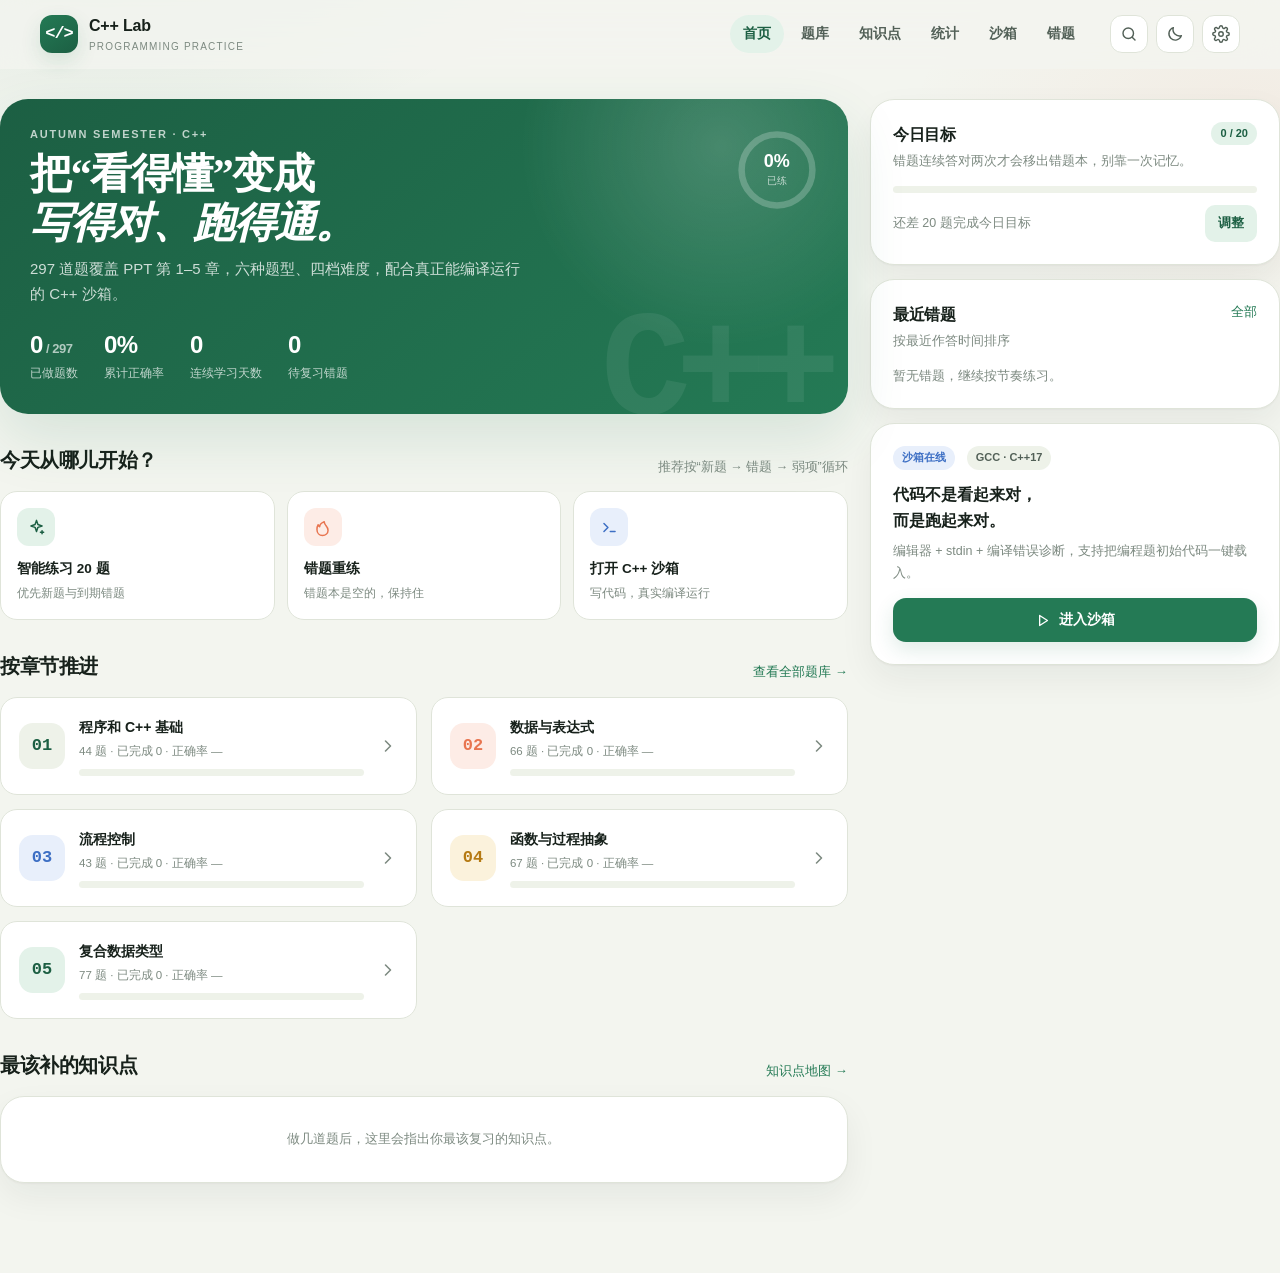
==== index.html @ 1ec9afa1 "feat: complete C++ programming practice site with 297 questions and live sandbox" ====
<!DOCTYPE html>
<html lang="zh-CN" data-theme="light">
<head>
  <meta charset="UTF-8">
  <meta name="viewport" content="width=device-width, initial-scale=1, viewport-fit=cover">
  <meta name="theme-color" content="#247a55">
  <meta name="description" content="C++ Lab · 程序设计在线练习场：297 道题覆盖课程 PPT 第 1–5 章，支持单选、多选、判断、填空、代码阅读、编程题和真实 C++ 编译沙箱。">
  <meta name="apple-mobile-web-app-capable" content="yes">
  <meta name="apple-mobile-web-app-status-bar-style" content="default">
  <title>C++ Lab · 程序设计练习场</title>
  <link rel="manifest" href="manifest.webmanifest">
  <link rel="apple-touch-icon" href="assets/icon.svg">
  <link rel="icon" href="assets/icon.svg" type="image/svg+xml">
  <link rel="stylesheet" href="assets/css/style.css">
</head>
<body>
  <a class="skip-link" href="#app">跳到主要内容</a>
  <div id="app"><div class="loading-screen"><div class="loader"></div></div></div>
  <noscript><div class="shell" style="padding:40px 0"><h1>C++ Lab 需要启用 JavaScript</h1><p>本站使用浏览器端脚本组织题库、判分与本地记录，请启用 JavaScript 后刷新。</p></div></noscript>
  <script src="data/knowledge.js"></script>
  <script src="data/downloads.js"></script>
  <script src="assets/js/utils.js"></script>
  <script src="assets/js/sandbox.js"></script>
  <script src="assets/js/app.js"></script>
</body>
</html>
---- assets/css/style.css ----
/* C++ Lab · 程序设计练习场 */
:root {
  --bg: #f3f5ef; --bg-deco: #e7ebdf; --surface: #ffffff; --surface-2: #f8f9f5; --surface-3: #eef2e9;
  --border: #dfe4d9; --border-strong: #c7cec0; --ink: #17211b; --ink-2: #526057; --ink-3: #7d8a81;
  --accent: #247a55; --accent-2: #1c5f43; --accent-soft: #e3f2e9; --accent-glow: rgba(36, 122, 85, .14);
  --coral: #e87550; --coral-soft: #fdece6; --blue: #3d6fc4; --blue-soft: #e8effb;
  --gold: #b57a13; --gold-soft: #fbf2dc; --bad: #c34848; --bad-soft: #fbeaea; --ok: #1f8154; --ok-soft: #e5f5ec;
  --radius-l: 24px; --radius: 17px; --radius-s: 11px;
  --shadow: 0 1px 2px rgba(24, 37, 29, .04), 0 14px 34px rgba(24, 37, 29, .06);
  --shadow-hover: 0 4px 6px rgba(24, 37, 29, .04), 0 20px 50px rgba(24, 37, 29, .11);
  --mono: ui-monospace, SFMono-Regular, "SF Mono", Menlo, Consolas, "Liberation Mono", monospace;
  --sans: -apple-system, BlinkMacSystemFont, "Segoe UI", "PingFang SC", "Hiragino Sans GB", "Microsoft YaHei", "Noto Sans SC", sans-serif;
  --serif: "Songti SC", "STSong", "Noto Serif SC", Georgia, serif;
  --nav-h: 68px; --ease: cubic-bezier(.2,.8,.2,1);
}
html[data-theme="dark"] {
  --bg: #0f1512; --bg-deco: #17211b; --surface: #161f1a; --surface-2: #1b261f; --surface-3: #223128;
  --border: #2a3a2f; --border-strong: #3d4e43; --ink: #edf3ed; --ink-2: #b1c0b6; --ink-3: #7d9185;
  --accent: #6ed5a4; --accent-2: #95e9c1; --accent-soft: #173527; --accent-glow: rgba(110, 213, 164, .17);
  --coral: #ff9271; --coral-soft: #3b2119; --blue: #8bb3ff; --blue-soft: #1c2c46;
  --gold: #e8bb64; --gold-soft: #362b16; --bad: #f08080; --bad-soft: #3a1d1d; --ok: #73d8a6; --ok-soft: #153424;
  --shadow: 0 1px 2px rgba(0,0,0,.25), 0 14px 34px rgba(0,0,0,.25);
  --shadow-hover: 0 4px 6px rgba(0,0,0,.25), 0 22px 60px rgba(0,0,0,.35);
}
* { box-sizing: border-box; }
html { scroll-behavior: smooth; }
body {
  margin: 0; min-height: 100vh; color: var(--ink); font: 15px/1.65 var(--sans); -webkit-text-size-adjust: 100%; -webkit-tap-highlight-color: transparent;
  background: radial-gradient(900px 500px at 8% -10%, var(--accent-glow), transparent 55%), radial-gradient(700px 400px at 98% 10%, rgba(232,117,80,.075), transparent 50%), var(--bg);
}
body::before { content: ""; position: fixed; inset: 0; pointer-events: none; opacity: .3; z-index: -1; background-image: radial-gradient(var(--border) .7px, transparent .7px); background-size: 18px 18px; mask-image: linear-gradient(to bottom, #000, transparent 70%); }
button, input, select, textarea { font: inherit; color: inherit; }
button { border: 0; background: none; cursor: pointer; }
a { color: var(--accent); text-decoration: none; }
a:hover { text-decoration: underline; }
h1,h2,h3,h4,p { margin: 0; } ul,ol { margin: 0; }
::selection { background: var(--accent); color: #fff; }
:focus-visible { outline: 3px solid var(--accent-glow); outline-offset: 2px; border-radius: 8px; }
.skip-link { position: fixed; left: 12px; top: -80px; z-index: 1000; background: var(--accent); color: #fff; padding: 10px 16px; border-radius: 8px; transition: top .2s; }
.skip-link:focus { top: 12px; }
.shell { width: min(1200px, calc(100% - 40px)); margin: 0 auto; }
.topnav { position: sticky; top: 0; z-index: 80; backdrop-filter: blur(16px); background: color-mix(in srgb, var(--bg) 82%, transparent); border-bottom: 1px solid transparent; transition: border-color .25s, box-shadow .25s; }
.topnav.scrolled { border-color: var(--border); box-shadow: 0 8px 28px rgba(20,30,24,.04); }
.topnav-inner { height: var(--nav-h); display: flex; align-items: center; gap: 22px; }
.brand { display: flex; align-items: center; gap: 11px; color: var(--ink); text-decoration: none; flex: 0 0 auto; }
.brand:hover { text-decoration: none; }
.brand-mark { width: 38px; height: 38px; border-radius: 12px; display: grid; place-items: center; background: linear-gradient(145deg, var(--accent), var(--accent-2)); color: #fff; font: 700 17px/1 var(--mono); letter-spacing: -1px; box-shadow: 0 8px 20px var(--accent-glow); }
html[data-theme="dark"] .brand-mark { color: #102117; }
.brand-name { font-weight: 760; font-size: 16px; letter-spacing: -.2px; }
.brand-sub { display: block; font-size: 10px; color: var(--ink-3); font-weight: 500; letter-spacing: .12em; text-transform: uppercase; }
.nav-links { display: flex; align-items: center; gap: 4px; margin-left: auto; }
.nav-link { padding: 8px 13px; border-radius: 999px; color: var(--ink-2); font-size: 13.5px; font-weight: 620; transition: background .18s, color .18s; }
.nav-link:hover { color: var(--ink); background: var(--surface-3); text-decoration: none; }
.nav-link.active { color: var(--accent-2); background: var(--accent-soft); }
.nav-actions { display: flex; align-items: center; gap: 8px; }
.icon-btn { width: 38px; height: 38px; border-radius: 12px; display: grid; place-items: center; color: var(--ink-2); border: 1px solid var(--border); background: var(--surface); transition: all .18s; }
.icon-btn:hover { color: var(--ink); border-color: var(--border-strong); transform: translateY(-1px); }
.icon-btn svg { width: 18px; height: 18px; }
.mobile-tabbar { display: none; }
.page { padding: 30px 0 90px; min-height: calc(100vh - var(--nav-h)); }
.page.narrow { max-width: 880px; margin: 0 auto; }
.fade-in { animation: fadeUp .45s var(--ease) both; }
@keyframes fadeUp { from { opacity: 0; transform: translateY(12px); } to { opacity: 1; transform: none; } }
@keyframes popIn { from { opacity: 0; transform: scale(.96); } to { opacity: 1; transform: none; } }
@keyframes spin { to { transform: rotate(360deg); } }
@keyframes slideIn { from { transform: translateX(100%); } }
@keyframes pulse { 50% { opacity: .3; } }
.kicker { color: var(--accent); font: 700 11px/1 var(--sans); letter-spacing: .16em; text-transform: uppercase; margin-bottom: 10px; }
.display { font-family: var(--serif); font-size: clamp(30px, 4.2vw, 52px); line-height: 1.14; letter-spacing: -.035em; font-weight: 700; }
.display em { font-style: normal; color: var(--accent); }
.lede { color: var(--ink-2); font-size: 16px; max-width: 660px; line-height: 1.75; }
.muted { color: var(--ink-3); } .small { font-size: 12.5px; } .tiny { font-size: 11.5px; } .mono { font-family: var(--mono); }
.row { display: flex; align-items: center; gap: 12px; } .row.wrap { flex-wrap: wrap; } .row.between { justify-content: space-between; }
.stack { display: flex; flex-direction: column; gap: 14px; }
.grid-2 { display: grid; grid-template-columns: repeat(2, minmax(0,1fr)); gap: 16px; }
.grid-3 { display: grid; grid-template-columns: repeat(3, minmax(0,1fr)); gap: 16px; }
.grid-4 { display: grid; grid-template-columns: repeat(4, minmax(0,1fr)); gap: 14px; }
.home-grid { display: grid; grid-template-columns: minmax(0,1.55fr) minmax(280px,.75fr); gap: 22px; align-items: start; }
.section-head { display: flex; align-items: end; justify-content: space-between; gap: 16px; margin: 30px 0 14px; }
.section-head h2 { font-size: 20px; letter-spacing: -.02em; }
.section-head .hint { color: var(--ink-3); font-size: 12.5px; }
.section-head a { font-size: 13px; }
.divider { height: 1px; background: var(--border); margin: 18px 0; }
.btn { display: inline-flex; align-items: center; justify-content: center; gap: 8px; min-height: 42px; padding: 10px 18px; border-radius: 13px; font-weight: 680; font-size: 13.5px; border: 1px solid transparent; transition: transform .16s var(--ease), box-shadow .16s, background .16s, color .16s, border-color .16s; white-space: nowrap; user-select: none; }
.btn svg { width: 17px; height: 17px; }
.btn:hover { transform: translateY(-1px); text-decoration: none; } .btn:active { transform: translateY(0); }
.btn:disabled { opacity: .45; cursor: not-allowed; transform: none; box-shadow: none; }
.btn-primary { background: var(--accent); color: #fff; box-shadow: 0 8px 20px var(--accent-glow); }
.btn-primary:hover { background: var(--accent-2); box-shadow: 0 12px 26px var(--accent-glow); }
html[data-theme="dark"] .btn-primary { color: #102117; }
.btn-ink { background: var(--ink); color: var(--surface); }
.btn-ghost { border-color: var(--border); background: var(--surface); color: var(--ink-2); }
.btn-ghost:hover { color: var(--ink); border-color: var(--border-strong); background: var(--surface-2); }
.btn-soft { background: var(--accent-soft); color: var(--accent-2); }
.btn-danger { background: var(--bad-soft); color: var(--bad); }
.btn-sm { min-height: 34px; padding: 7px 12px; border-radius: 10px; font-size: 12.5px; }
.btn-lg { min-height: 50px; padding: 13px 24px; border-radius: 15px; font-size: 14.5px; }
.btn-block { width: 100%; } .btn-icon { width: 42px; padding: 0; }
.pill { display: inline-flex; align-items: center; gap: 5px; padding: 4px 9px; border-radius: 999px; background: var(--surface-3); color: var(--ink-2); font-size: 11px; font-weight: 650; line-height: 1.4; white-space: nowrap; }
.pill.accent { background: var(--accent-soft); color: var(--accent-2); } .pill.coral { background: var(--coral-soft); color: var(--coral); }
.pill.blue { background: var(--blue-soft); color: var(--blue); } .pill.gold { background: var(--gold-soft); color: var(--gold); }
.pill.ok { background: var(--ok-soft); color: var(--ok); } .pill.bad { background: var(--bad-soft); color: var(--bad); }
.chip { display: inline-flex; align-items: center; gap: 6px; padding: 7px 12px; border-radius: 999px; border: 1px solid var(--border); color: var(--ink-2); background: var(--surface); font-size: 12px; font-weight: 600; transition: all .15s; white-space: nowrap; }
.chip:hover { border-color: var(--border-strong); color: var(--ink); } .chip.active { background: var(--ink); color: var(--surface); border-color: var(--ink); }
.chip .count { opacity: .65; font-variant-numeric: tabular-nums; }
.card { background: var(--surface); border: 1px solid var(--border); border-radius: var(--radius-l); box-shadow: var(--shadow); padding: 22px; }
.card.flat { box-shadow: none; }
.card.hoverable { transition: transform .2s var(--ease), box-shadow .2s, border-color .2s; }
.card.hoverable:hover { transform: translateY(-3px); box-shadow: var(--shadow-hover); border-color: var(--border-strong); }
.card-head { display: flex; align-items: flex-start; justify-content: space-between; gap: 16px; margin-bottom: 14px; }
.card-head h3 { font-size: 16px; letter-spacing: -.01em; } .card-head p { color: var(--ink-3); font-size: 12.5px; margin-top: 3px; }
.hero { position: relative; overflow: hidden; border-radius: 28px; padding: 30px; background: radial-gradient(circle at 85% 15%, rgba(255,255,255,.17), transparent 26%), linear-gradient(140deg, var(--accent-2), var(--accent)); color: #fff; box-shadow: 0 24px 60px var(--accent-glow); }
.hero::after { content: "C++"; position: absolute; right: 22px; bottom: -35px; font: 800 150px/1 var(--mono); color: rgba(255,255,255,.07); letter-spacing: -.1em; pointer-events: none; }
.hero h1 { font-family: var(--serif); font-size: clamp(26px,3.4vw,42px); line-height: 1.16; letter-spacing: -.03em; max-width: 520px; }
.hero p { color: rgba(255,255,255,.78); margin-top: 10px; max-width: 500px; }
html[data-theme="dark"] .hero { color: #102117; } html[data-theme="dark"] .hero p { color: rgba(16,33,23,.72); }
.hero-stats { display: flex; gap: 26px; flex-wrap: wrap; margin-top: 24px; position: relative; z-index: 1; }
.hero-stat b { display: block; font-size: 24px; line-height: 1.2; font-weight: 760; letter-spacing: -.02em; } .hero-stat span { font-size: 11.5px; opacity: .72; }
.ring { position: relative; width: 82px; height: 82px; flex: 0 0 auto; } .ring svg { transform: rotate(-90deg); }
.ring circle { fill: none; stroke-width: 7; } .ring .ring-bg { stroke: rgba(255,255,255,.22); } .ring .ring-fg { stroke: #fff; stroke-linecap: round; transition: stroke-dashoffset .7s var(--ease); }
html[data-theme="dark"] .ring .ring-bg { stroke: rgba(16,33,23,.16); } html[data-theme="dark"] .ring .ring-fg { stroke: #102117; }
.ring-label { position: absolute; inset: 0; display: grid; place-content: center; text-align: center; }
.ring-label b { font-size: 18px; line-height: 1; } .ring-label span { font-size: 9.5px; opacity: .7; margin-top: 3px; }
.stat-card { padding: 18px; border-radius: var(--radius); background: var(--surface); border: 1px solid var(--border); }
.stat-card .stat-label { color: var(--ink-3); font-size: 11.5px; font-weight: 600; }
.stat-card .stat-value { font-size: 26px; font-weight: 760; letter-spacing: -.03em; line-height: 1.25; margin-top: 4px; }
.stat-card .stat-value small { font-size: 12px; color: var(--ink-3); font-weight: 500; }
.stat-card .stat-sub { color: var(--ink-3); font-size: 11.5px; margin-top: 2px; }
.progress { height: 7px; background: var(--surface-3); border-radius: 999px; overflow: hidden; }
.progress > i { display: block; height: 100%; border-radius: inherit; background: linear-gradient(90deg, var(--accent), var(--coral)); transition: width .5s var(--ease); }
.progress.thin { height: 4px; } .progress.gold > i { background: linear-gradient(90deg, var(--gold), #e7b855); }
.chapter-grid { display: grid; grid-template-columns: repeat(2, minmax(0,1fr)); gap: 14px; }
.chapter-card { position: relative; display: grid; grid-template-columns: 46px 1fr auto; gap: 14px; align-items: center; padding: 18px; border: 1px solid var(--border); border-radius: var(--radius); background: var(--surface); text-align: left; color: var(--ink); transition: all .2s var(--ease); }
.chapter-card:hover { transform: translateY(-2px); border-color: var(--border-strong); box-shadow: var(--shadow-hover); text-decoration: none; }
.chapter-num { width: 46px; height: 46px; border-radius: 14px; display: grid; place-items: center; background: var(--surface-3); font: 700 17px/1 var(--mono); color: var(--accent-2); }
.chapter-card:nth-child(2) .chapter-num { background: var(--coral-soft); color: var(--coral); } .chapter-card:nth-child(3) .chapter-num { background: var(--blue-soft); color: var(--blue); }
.chapter-card:nth-child(4) .chapter-num { background: var(--gold-soft); color: var(--gold); } .chapter-card:nth-child(5) .chapter-num { background: var(--accent-soft); color: var(--accent-2); }
.chapter-title { font-weight: 700; font-size: 14px; } .chapter-meta { color: var(--ink-3); font-size: 11.5px; margin-top: 3px; }
.chapter-arrow { color: var(--ink-3); width: 20px; height: 20px; }
.topic-list { display: flex; flex-direction: column; }
.topic-row { display: grid; grid-template-columns: minmax(0,1fr) auto; align-items: center; gap: 12px; padding: 14px 0; border-bottom: 1px solid var(--border); }
.topic-row:last-child { border-bottom: 0; } .topic-row h4 { font-size: 13.5px; } .topic-row p { font-size: 11.5px; color: var(--ink-3); margin-top: 3px; }
.quick-grid { display: grid; grid-template-columns: repeat(3, minmax(0,1fr)); gap: 12px; }
.quick-card { text-align: left; padding: 16px; border: 1px solid var(--border); border-radius: var(--radius); background: var(--surface); transition: all .2s var(--ease); }
.quick-card:hover { transform: translateY(-2px); box-shadow: var(--shadow-hover); border-color: var(--border-strong); }
.quick-icon { width: 38px; height: 38px; border-radius: 12px; display: grid; place-items: center; margin-bottom: 12px; background: var(--accent-soft); color: var(--accent-2); }
.quick-card:nth-child(2) .quick-icon { background: var(--coral-soft); color: var(--coral); }
.quick-card:nth-child(3) .quick-icon { background: var(--blue-soft); color: var(--blue); }
.quick-icon svg { width: 19px; height: 19px; } .quick-title { font-weight: 700; font-size: 13.5px; } .quick-sub { color: var(--ink-3); font-size: 11.5px; margin-top: 3px; }
.filter-panel { padding: 16px; border: 1px solid var(--border); border-radius: var(--radius-l); background: var(--surface); box-shadow: var(--shadow); }
.filter-grid { display: grid; grid-template-columns: repeat(5, minmax(0,1fr)); gap: 10px; }
.field { display: flex; flex-direction: column; gap: 5px; }
.field > span { font-size: 10.5px; color: var(--ink-3); font-weight: 700; letter-spacing: .08em; text-transform: uppercase; }
.select, .input { width: 100%; min-height: 40px; padding: 8px 11px; border-radius: 10px; border: 1px solid var(--border); background: var(--surface-2); color: var(--ink); outline: none; transition: border-color .15s, box-shadow .15s; }
.select:focus, .input:focus { border-color: var(--accent); box-shadow: 0 0 0 3px var(--accent-glow); }
.search-box { position: relative; } .search-box svg { position: absolute; left: 12px; top: 50%; transform: translateY(-50%); width: 16px; height: 16px; color: var(--ink-3); pointer-events: none; }
.search-box .input { padding-left: 35px; }
.filter-foot { display: flex; align-items: center; justify-content: space-between; gap: 12px; margin-top: 14px; flex-wrap: wrap; }
.result-count { color: var(--ink-2); font-size: 13px; } .result-count b { color: var(--ink); font-size: 18px; }
.question-list { display: flex; flex-direction: column; gap: 10px; }
.q-list-item { display: grid; grid-template-columns: 42px minmax(0,1fr) auto; gap: 13px; align-items: center; padding: 14px 16px; border: 1px solid var(--border); border-radius: var(--radius); background: var(--surface); text-align: left; color: var(--ink); width: 100%; transition: all .16s; }
.q-list-item:hover { border-color: var(--accent); background: var(--surface-2); }
.q-index { font: 650 11px/1 var(--mono); color: var(--ink-3); }
.q-list-stem { font-size: 13.5px; font-weight: 600; display: -webkit-box; -webkit-line-clamp: 2; -webkit-box-orient: vertical; overflow: hidden; }
.q-list-meta { display: flex; align-items: center; gap: 6px; flex-wrap: wrap; margin-top: 5px; }
.q-status { width: 4px; height: 34px; border-radius: 999px; background: var(--border); }
.q-status.ok { background: var(--ok); } .q-status.bad { background: var(--bad); }
.quiz-top { display: flex; align-items: center; gap: 14px; margin-bottom: 14px; }
.quiz-progress { flex: 1; } .quiz-progress .track { height: 5px; border-radius: 999px; background: var(--surface-3); overflow: hidden; }
.quiz-progress .track i { display: block; height: 100%; background: var(--accent); border-radius: inherit; transition: width .35s var(--ease); }
.quiz-title { font-size: 14px; font-weight: 700; } .quiz-counter { font: 600 12px/1 var(--mono); color: var(--ink-3); }
.question-card { padding: 26px; }
.q-meta { display: flex; align-items: center; gap: 7px; flex-wrap: wrap; margin-bottom: 16px; }
.q-stem { font-size: 19px; line-height: 1.7; font-weight: 650; letter-spacing: -.015em; } .q-hint { color: var(--ink-3); font-size: 12.5px; margin-top: 8px; }
.code-block { margin: 17px 0; border-radius: 14px; overflow: hidden; border: 1px solid var(--border); background: #111814; color: #dbe9df; }
html[data-theme="dark"] .code-block { background: #0b100d; }
.code-bar { display: flex; align-items: center; gap: 6px; padding: 9px 13px; background: rgba(255,255,255,.04); border-bottom: 1px solid rgba(255,255,255,.07); }
.code-bar i { width: 8px; height: 8px; border-radius: 50%; background: #ff6b5f; } .code-bar i:nth-child(2) { background: #f7bd4c; } .code-bar i:nth-child(3) { background: #4ccf75; }
.code-bar span { margin-left: 7px; font: 600 10px/1 var(--mono); color: rgba(255,255,255,.48); letter-spacing: .1em; }
.code-block pre { margin: 0; padding: 15px 17px; overflow-x: auto; }
.code-block code { font: 12.8px/1.72 var(--mono); white-space: pre; tab-size: 4; }
.code-wrap { margin-top: 16px; }
.options { display: flex; flex-direction: column; gap: 9px; margin-top: 20px; }
.opt { display: grid; grid-template-columns: 28px minmax(0,1fr); gap: 11px; align-items: start; padding: 13px 15px; border: 1px solid var(--border); border-radius: 13px; text-align: left; color: var(--ink); background: var(--surface); transition: all .16s var(--ease); }
.opt:hover:not(:disabled) { border-color: var(--accent); background: var(--accent-soft); transform: translateX(2px); }
.opt:disabled { cursor: default; }
.opt-key { width: 27px; height: 27px; border-radius: 8px; background: var(--surface-3); display: grid; place-items: center; font: 700 11.5px/1 var(--mono); color: var(--ink-2); }
.opt-text { font-size: 14px; line-height: 1.6; padding-top: 2px; }
.opt.sel { border-color: var(--accent); background: var(--accent-soft); box-shadow: 0 0 0 2px var(--accent-glow); } .opt.sel .opt-key { background: var(--accent); color: #fff; }
.opt.correct { border-color: var(--ok); background: var(--ok-soft); } .opt.correct .opt-key { background: var(--ok); color: #fff; }
.opt.wrong { border-color: var(--bad); background: var(--bad-soft); } .opt.wrong .opt-key { background: var(--bad); color: #fff; }
.opt.missed { border-color: var(--ok); border-style: dashed; }
.judge-row { display: grid; grid-template-columns: 1fr 1fr; gap: 12px; margin-top: 20px; }
.judge-btn { padding: 24px; border-radius: 16px; border: 1px solid var(--border); background: var(--surface); font-weight: 700; font-size: 15px; transition: all .16s; }
.judge-btn:hover:not(:disabled) { border-color: var(--accent); background: var(--accent-soft); } .judge-btn.sel { border-color: var(--accent); background: var(--accent-soft); }
.judge-btn.correct { border-color: var(--ok); background: var(--ok-soft); } .judge-btn.wrong { border-color: var(--bad); background: var(--bad-soft); }
.fill-list { display: flex; flex-direction: column; gap: 12px; margin-top: 18px; }
.fill-row { display: flex; flex-direction: column; gap: 5px; } .fill-row label { font-size: 11px; color: var(--ink-3); font-weight: 700; }
.fill-input { min-height: 46px; padding: 10px 14px; border-radius: 12px; border: 1px solid var(--border); background: var(--surface-2); font-family: var(--mono); font-size: 14px; outline: none; }
.fill-input:focus { border-color: var(--accent); box-shadow: 0 0 0 3px var(--accent-glow); }
.fill-input.correct { border-color: var(--ok); background: var(--ok-soft); } .fill-input.wrong { border-color: var(--bad); background: var(--bad-soft); }
.fill-tip { margin-top: 12px; color: var(--ink-3); font-size: 11.5px; line-height: 1.7; }
.feedback { margin-top: 20px; border-radius: 16px; border: 1px solid var(--border); overflow: hidden; animation: fadeUp .3s var(--ease); }
.feedback.ok { border-color: color-mix(in srgb, var(--ok) 40%, var(--border)); } .feedback.bad { border-color: color-mix(in srgb, var(--bad) 40%, var(--border)); }
.feedback-head { display: flex; align-items: center; gap: 9px; padding: 13px 16px; font-weight: 750; font-size: 13px; }
.feedback.ok .feedback-head { background: var(--ok-soft); color: var(--ok); } .feedback.bad .feedback-head { background: var(--bad-soft); color: var(--bad); }
.feedback-head svg { width: 18px; height: 18px; }
.feedback-body { padding: 16px; font-size: 13.5px; line-height: 1.8; color: var(--ink-2); white-space: pre-wrap; }
.answer-line { margin-top: 10px; padding-top: 11px; border-top: 1px dashed var(--border); color: var(--ink); }
.source-line { margin-top: 11px; font-size: 11.5px; color: var(--ink-3); display: flex; gap: 6px; align-items: flex-start; }
.source-line svg { width: 13px; height: 13px; margin-top: 3px; flex: 0 0 auto; }
.quiz-actions { position: sticky; bottom: 14px; margin-top: 18px; display: flex; gap: 9px; padding: 10px; border: 1px solid var(--border); border-radius: 17px; background: color-mix(in srgb, var(--surface) 92%, transparent); backdrop-filter: blur(14px); box-shadow: var(--shadow); z-index: 20; }
.quiz-actions .spacer { flex: 1; } .quiz-actions .btn { min-height: 40px; }
.quiz-drawer { position: fixed; inset: 0; z-index: 120; display: none; } .quiz-drawer.open { display: block; }
.drawer-mask { position: absolute; inset: 0; background: rgba(0,0,0,.35); backdrop-filter: blur(2px); }
.drawer { position: absolute; right: 0; top: 0; bottom: 0; width: min(400px, 92vw); background: var(--surface); padding: 22px; overflow: auto; animation: slideIn .25s var(--ease); }
.drawer h3 { margin-bottom: 14px; }
.map-grid { display: grid; grid-template-columns: repeat(6, 1fr); gap: 8px; }
.map-btn { aspect-ratio: 1; border-radius: 10px; background: var(--surface-3); font: 650 11px/1 var(--mono); color: var(--ink-2); }
.map-btn.current { outline: 2px solid var(--accent); } .map-btn.ok { background: var(--ok-soft); color: var(--ok); } .map-btn.bad { background: var(--bad-soft); color: var(--bad); }
.sandbox-layout { display: grid; grid-template-columns: minmax(0,1.25fr) minmax(320px,.75fr); gap: 16px; align-items: start; }
.editor-card { padding: 0; overflow: hidden; }
.editor-head { display: flex; align-items: center; gap: 10px; padding: 12px 15px; border-bottom: 1px solid var(--border); background: var(--surface-2); }
.editor-dots { display: flex; gap: 5px; } .editor-dots i { width: 8px; height: 8px; border-radius: 50%; background: var(--border-strong); }
.editor-dots i:first-child { background: var(--coral); } .editor-dots i:nth-child(2) { background: var(--gold); } .editor-dots i:nth-child(3) { background: var(--ok); }
.editor-name { font: 600 11px/1 var(--mono); color: var(--ink-3); } .editor-tools { margin-left: auto; display: flex; gap: 6px; }
.editor-wrap { display: grid; grid-template-columns: 44px minmax(0,1fr); min-height: 380px; background: #111814; }
.line-nums { padding: 14px 0; color: #5d7063; font: 12.5px/1.72 var(--mono); text-align: right; user-select: none; border-right: 1px solid rgba(255,255,255,.06); overflow: hidden; }
.line-nums span { display: block; padding-right: 10px; }
.code-editor { width: 100%; min-height: 380px; padding: 14px 15px; border: 0; outline: none; resize: vertical; background: transparent; color: #dbe9df; font: 12.8px/1.72 var(--mono); tab-size: 4; white-space: pre; overflow: auto; caret-color: #7ce2ae; }
.stdin-area { width: 100%; min-height: 92px; padding: 12px 14px; border: 1px solid var(--border); border-radius: 11px; background: var(--surface-2); font-family: var(--mono); font-size: 12.5px; resize: vertical; outline: none; }
.console { margin-top: 16px; border-radius: 15px; border: 1px solid var(--border); overflow: hidden; background: #0b100d; color: #dbe9df; }
.console-head { display: flex; align-items: center; gap: 8px; padding: 9px 13px; border-bottom: 1px solid rgba(255,255,255,.07); font: 600 10.5px/1 var(--mono); color: rgba(255,255,255,.5); letter-spacing: .08em; }
.console-body { padding: 14px; min-height: 120px; max-height: 380px; overflow: auto; }
.console pre { margin: 0; white-space: pre-wrap; word-break: break-word; font: 12.3px/1.65 var(--mono); }
.console .meta-line { color: #82a18d; margin-bottom: 8px; } .console .err { color: #ff9c8e; } .console .ok { color: #83e6ad; } .console .warn { color: #f3cf7a; }
.status-dot { width: 7px; height: 7px; border-radius: 50%; background: #8da197; } .status-dot.running { background: var(--gold); animation: pulse 1s infinite; } .status-dot.ok { background: #6ce09a; } .status-dot.bad { background: #ff8f80; }
.sandbox-side { display: flex; flex-direction: column; gap: 14px; }
.example-grid { display: grid; grid-template-columns: repeat(2, minmax(0,1fr)); gap: 8px; }
.example-btn { padding: 9px 10px; border-radius: 10px; border: 1px solid var(--border); background: var(--surface-2); font-size: 11.5px; text-align: left; transition: all .15s; }
.example-btn:hover { border-color: var(--accent); color: var(--accent-2); }
.api-note { padding: 13px 14px; border-radius: 13px; background: var(--gold-soft); color: var(--gold); font-size: 11.5px; line-height: 1.7; }
.prog-tests { display: flex; flex-direction: column; gap: 8px; margin-top: 12px; }
.test-row { display: flex; align-items: center; gap: 8px; padding: 9px 11px; border-radius: 9px; background: var(--surface-2); border: 1px solid var(--border); font-size: 11.5px; }
.test-row .test-name { font-weight: 700; } .test-row .test-detail { color: var(--ink-3); margin-left: auto; }
.test-row.pass { border-color: var(--ok); background: var(--ok-soft); } .test-row.fail { border-color: var(--bad); background: var(--bad-soft); }
.data-table { width: 100%; border-collapse: collapse; font-size: 12.5px; }
.data-table th { text-align: left; color: var(--ink-3); font-size: 10.5px; text-transform: uppercase; letter-spacing: .08em; padding: 8px 10px; border-bottom: 1px solid var(--border); }
.data-table td { padding: 10px; border-bottom: 1px solid var(--border); } .data-table tr:last-child td { border-bottom: 0; }
.bar-row { display: grid; grid-template-columns: 118px minmax(0,1fr) 88px; gap: 11px; align-items: center; padding: 8px 0; }
.bar-row .bar-name { font-size: 12px; color: var(--ink-2); overflow: hidden; text-overflow: ellipsis; white-space: nowrap; }
.bar-row .bar-track { height: 7px; border-radius: 999px; background: var(--surface-3); overflow: hidden; }
.bar-row .bar-track i { display: block; height: 100%; border-radius: inherit; background: var(--accent); transition: width .5s var(--ease); }
.bar-row .bar-val { font: 600 11px/1 var(--mono); color: var(--ink-3); text-align: right; }
.heatmap { display: grid; grid-template-columns: 100px repeat(4, 1fr); gap: 7px; align-items: center; }
.heat-cell { border-radius: 8px; padding: 9px 8px; text-align: center; font: 650 11px/1.3 var(--mono); background: var(--surface-3); color: var(--ink-3); }
.heat-cell.has { background: var(--accent-soft); color: var(--accent-2); } .heat-cell.high { background: var(--accent); color: #fff; }
.heat-head { font-size: 10px; color: var(--ink-3); text-align: center; font-weight: 700; }
.week-chart { display: grid; grid-template-columns: repeat(7, 1fr); gap: 8px; align-items: end; min-height: 150px; }
.day-col { display: flex; flex-direction: column; align-items: center; gap: 7px; height: 100%; justify-content: flex-end; }
.day-bar { width: 100%; max-width: 28px; border-radius: 7px 7px 3px 3px; background: var(--accent-soft); min-height: 4px; transition: height .4s var(--ease); position: relative; }
.day-bar.has { background: linear-gradient(to top, var(--accent), var(--accent-2)); }
.day-label { font-size: 10px; color: var(--ink-3); } .day-count { font: 600 10px/1 var(--mono); color: var(--ink-3); }
.knowledge-grid { display: grid; grid-template-columns: repeat(2, minmax(0,1fr)); gap: 14px; }
.k-card { padding: 20px; border: 1px solid var(--border); border-radius: var(--radius); background: var(--surface); }
.k-card h3 { font-size: 15px; } .k-card .k-meta { color: var(--ink-3); font-size: 11.5px; margin: 4px 0 11px; }
.k-card p { font-size: 12.5px; color: var(--ink-2); line-height: 1.7; }
.k-points { margin: 12px 0 0; padding-left: 18px; color: var(--ink-2); font-size: 12px; line-height: 1.8; }
.k-warn { margin-top: 11px; padding: 10px 12px; border-left: 3px solid var(--coral); background: var(--coral-soft); border-radius: 0 9px 9px 0; color: var(--coral); font-size: 11.5px; line-height: 1.65; }
.k-foot { display: flex; align-items: center; justify-content: space-between; gap: 10px; margin-top: 15px; padding-top: 12px; border-top: 1px solid var(--border); }
.seg { display: flex; gap: 4px; padding: 4px; background: var(--surface-3); border-radius: 12px; overflow-x: auto; scrollbar-width: none; }
.seg::-webkit-scrollbar { display: none; }
.seg button { padding: 7px 12px; border-radius: 9px; font-size: 12px; color: var(--ink-3); font-weight: 650; white-space: nowrap; }
.seg button.active { background: var(--surface); color: var(--ink); box-shadow: 0 1px 4px rgba(0,0,0,.06); }
.empty { text-align: center; padding: 48px 20px; color: var(--ink-3); }
.empty-ic { width: 56px; height: 56px; border-radius: 18px; display: grid; place-items: center; background: var(--surface-3); margin: 0 auto 13px; color: var(--ink-3); }
.empty-ic svg { width: 26px; height: 26px; } .empty h3 { color: var(--ink-2); font-size: 15px; margin-bottom: 4px; } .empty p { font-size: 12.5px; }
.loading-screen { min-height: 70vh; display: grid; place-items: center; }
.loader { width: 38px; height: 38px; border: 3px solid var(--border); border-top-color: var(--accent); border-radius: 50%; animation: spin .8s linear infinite; }
.toast { position: fixed; left: 50%; bottom: 86px; transform: translate(-50%, 20px); z-index: 300; padding: 11px 18px; background: var(--ink); color: var(--surface); border-radius: 999px; font-size: 12.5px; font-weight: 650; opacity: 0; pointer-events: none; transition: all .25s var(--ease); box-shadow: var(--shadow-hover); max-width: min(520px,90vw); text-align: center; }
.toast.show { opacity: 1; transform: translate(-50%, 0); }
.modal-backdrop { position: fixed; inset: 0; z-index: 250; background: rgba(10,16,12,.45); backdrop-filter: blur(3px); display: grid; place-items: center; padding: 20px; }
.modal { width: min(620px,100%); max-height: 84vh; overflow: auto; background: var(--surface); border-radius: 22px; padding: 24px; box-shadow: 0 30px 80px rgba(0,0,0,.28); animation: popIn .2s var(--ease); }
.modal h2 { font-size: 20px; margin-bottom: 8px; } .modal-close { margin-left: auto; }
.modal-grid { display: grid; grid-template-columns: repeat(2, minmax(0,1fr)); gap: 10px; }
kbd { display: inline-block; min-width: 22px; padding: 2px 6px; border: 1px solid var(--border-strong); border-bottom-width: 2px; border-radius: 5px; background: var(--surface-2); font: 600 10px/1.4 var(--mono); color: var(--ink-2); text-align: center; }
.set-row { display: flex; align-items: center; justify-content: space-between; gap: 18px; padding: 15px 0; border-bottom: 1px solid var(--border); }
.set-row:last-child { border-bottom: 0; } .set-label b { display: block; font-size: 13.5px; } .set-label span { display: block; color: var(--ink-3); font-size: 11.5px; margin-top: 3px; }
.switch { width: 44px; height: 26px; border-radius: 999px; background: var(--surface-3); border: 1px solid var(--border); position: relative; flex: 0 0 auto; transition: background .2s; }
.switch::after { content: ""; position: absolute; width: 20px; height: 20px; left: 2px; top: 2px; border-radius: 50%; background: var(--surface); box-shadow: 0 1px 4px rgba(0,0,0,.15); transition: transform .2s var(--ease); }
.switch.on { background: var(--accent); border-color: var(--accent); } .switch.on::after { transform: translateX(18px); background: #fff; }
.footer-note { margin-top: 40px; padding-top: 18px; border-top: 1px solid var(--border); color: var(--ink-3); font-size: 11px; display: flex; justify-content: space-between; gap: 14px; flex-wrap: wrap; }
@media (max-width: 1020px) { .home-grid { grid-template-columns: 1fr; } .sandbox-layout { grid-template-columns: 1fr; } .filter-grid { grid-template-columns: repeat(3,minmax(0,1fr)); } }
@media (max-width: 820px) {
  :root { --nav-h: 60px; } .shell { width: calc(100% - 28px); } .nav-links { display: none; }
  .nav-actions .icon-btn[data-nav="settings"] { display: none; } .page { padding-top: 20px; padding-bottom: 110px; }
  .mobile-tabbar { display: flex; position: fixed; left: 0; right: 0; bottom: 0; z-index: 90; padding: 7px 8px calc(7px + env(safe-area-inset-bottom)); background: color-mix(in srgb, var(--surface) 92%, transparent); backdrop-filter: blur(18px); border-top: 1px solid var(--border); }
  .mobile-tabbar button { flex: 1; display: flex; flex-direction: column; align-items: center; gap: 3px; padding: 5px 2px; border-radius: 10px; color: var(--ink-3); font-size: 9.5px; font-weight: 600; }
  .mobile-tabbar button svg { width: 20px; height: 20px; } .mobile-tabbar button.active { color: var(--accent); background: var(--accent-soft); }
  .hero { padding: 24px; border-radius: 22px; } .hero-stats { gap: 18px; } .hero-stat b { font-size: 21px; }
  .grid-3, .grid-4 { grid-template-columns: repeat(2,minmax(0,1fr)); } .chapter-grid, .knowledge-grid { grid-template-columns: 1fr; }
  .quick-grid { grid-template-columns: 1fr; } .question-card { padding: 20px; } .q-stem { font-size: 17px; } .quiz-actions { bottom: 76px; }
  .filter-grid { grid-template-columns: repeat(2,minmax(0,1fr)); } .bar-row { grid-template-columns: 96px minmax(0,1fr) 72px; } .heatmap { grid-template-columns: 80px repeat(4,1fr); }
}
@media (max-width: 520px) {
  .shell { width: calc(100% - 20px); } .page { padding-top: 14px; } .card { padding: 17px; border-radius: 19px; }
  .grid-2, .grid-3, .grid-4 { grid-template-columns: 1fr; } .filter-grid { grid-template-columns: 1fr; }
  .section-head { margin-top: 22px; } .section-head h2 { font-size: 18px; } .hero { padding: 22px 18px; }
  .ring { width: 64px; height: 64px; } .ring-label b { font-size: 12px; } .ring-label span { font-size: 8px; }
  .quiz-top { flex-wrap: wrap; } .quiz-progress { order: 3; flex-basis: 100%; } .question-card { padding: 16px; } .q-stem { font-size: 16px; }
  .opt { padding: 11px 12px; } .quiz-actions { flex-wrap: wrap; bottom: 72px; padding: 8px; } .quiz-actions .btn { flex: 1; } .quiz-actions .spacer { display: none; }
  .editor-wrap { min-height: 300px; grid-template-columns: 36px minmax(0,1fr); } .code-editor { min-height: 300px; font-size: 12px; } .line-nums { font-size: 12px; }
  .bar-row { grid-template-columns: 80px minmax(0,1fr); } .bar-row .bar-val { grid-column: 2; text-align: left; }
  .heatmap { grid-template-columns: 64px repeat(4,1fr); gap: 5px; } .heat-cell { padding: 7px 4px; font-size: 10px; }
  .modal { padding: 18px; } .modal-grid { grid-template-columns: 1fr; }
}
@media (prefers-reduced-motion: reduce) { *,*::before,*::after { animation-duration: .001ms !important; transition-duration: .001ms !important; scroll-behavior: auto !important; } }
html[data-motion="off"] *, html[data-motion="off"] *::before, html[data-motion="off"] *::after { animation-duration: .001ms !important; transition-duration: .001ms !important; scroll-behavior: auto !important; }
.section-head { flex-wrap: wrap; }
@media (max-width: 520px) { .section-head .hint { display: none; } }
.sandbox-layout > *, .grid-2 > *, .grid-3 > *, .grid-4 > *, .home-grid > * { min-width: 0; }
.editor-head, .editor-tools { flex-wrap: wrap; }
.code-editor, .stdin-area, .input, .select { min-width: 0; }
@media (max-width: 520px) {
  .editor-head { align-items: flex-start; }
  .editor-tools { width: 100%; margin-left: 0; }
  .editor-tools .btn { flex: 1; }
}
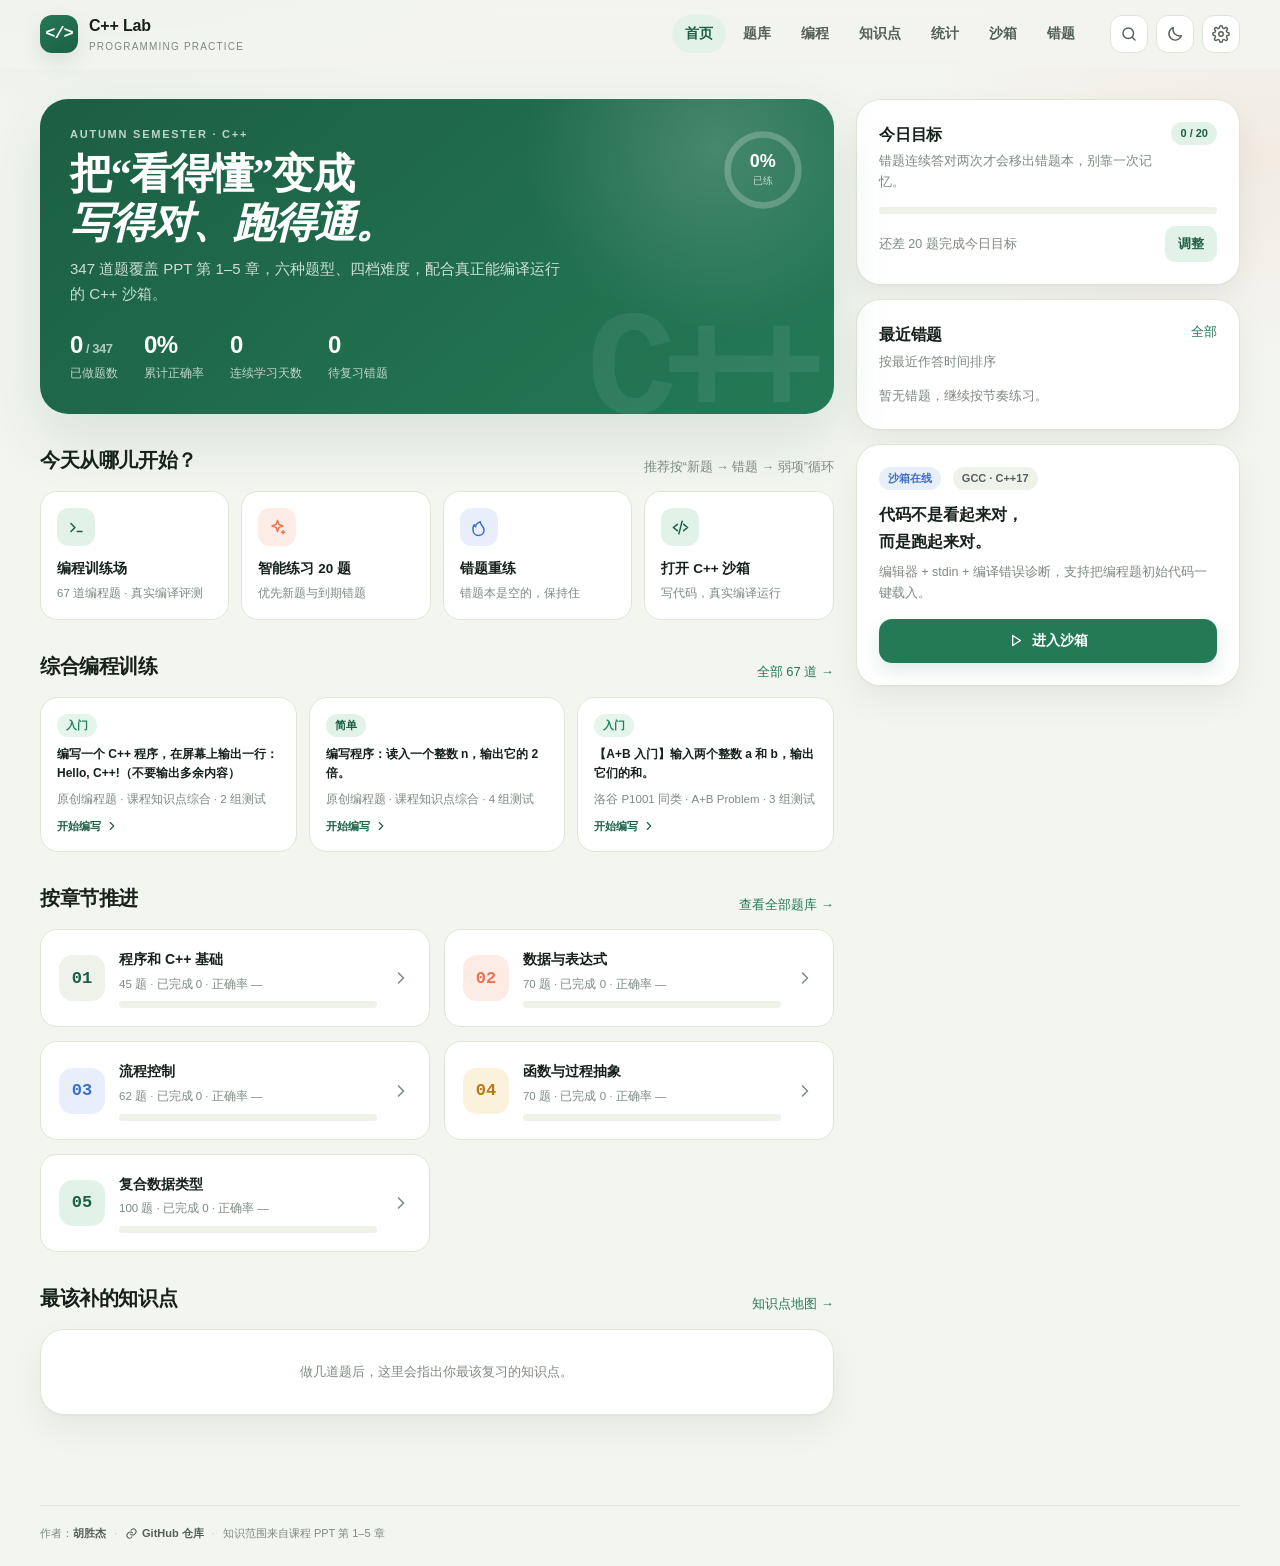
==== commit 744bc75e: "feat: add author credit and repository link to site footer" ====
--- a/index.html
+++ b/index.html
@@ -4,7 +4,8 @@
   <meta charset="UTF-8">
   <meta name="viewport" content="width=device-width, initial-scale=1, viewport-fit=cover">
   <meta name="theme-color" content="#247a55">
-  <meta name="description" content="C++ Lab · 程序设计在线练习场：297 道题覆盖课程 PPT 第 1–5 章，支持单选、多选、判断、填空、代码阅读、编程题和真实 C++ 编译沙箱。">
+  <meta name="description" content="C++ Lab · 程序设计在线练习场：347 道题覆盖课程 PPT 第 1–5 章，支持单选、多选、判断、填空、代码阅读、编程题和真实 C++ 编译沙箱。">
+  <meta name="author" content="胡胜杰">
   <meta name="apple-mobile-web-app-capable" content="yes">
   <meta name="apple-mobile-web-app-status-bar-style" content="default">
   <title>C++ Lab · 程序设计练习场</title>
--- a/assets/css/style.css
+++ b/assets/css/style.css
@@ -326,3 +326,77 @@
   .editor-tools { width: 100%; margin-left: 0; }
   .editor-tools .btn { flex: 1; }
 }
+/* 统一页面留白与内容宽度 */
+.page { width: min(1200px, calc(100% - 48px)); margin: 0 auto; }
+.page-content { width: 100%; }
+.page-content.narrow { max-width: 920px; margin: 0 auto; }
+html { color-scheme: light; }
+html[data-theme="dark"] { color-scheme: dark; }
+.card { transition: border-color .18s, box-shadow .18s, transform .18s; }
+.display { max-width: 820px; }
+@media (max-width: 820px) {
+  .page { width: calc(100% - 28px); }
+  .page-content.narrow { max-width: none; }
+}
+@media (max-width: 520px) {
+  .page { width: calc(100% - 24px); }
+  .display { font-size: clamp(25px, 8vw, 34px); }
+  .lede { font-size: 14px; line-height: 1.7; }
+  .card { padding: 16px; }
+}
+/* 编程训练场 */
+.quick-grid.four { grid-template-columns: repeat(4, minmax(0,1fr)); }
+.prog-hero { display:grid; grid-template-columns:minmax(0,1.4fr) minmax(260px,.6fr); gap:24px; align-items:stretch; padding:30px; border:1px solid var(--border); border-radius:28px; background:linear-gradient(135deg,var(--surface),var(--surface-2)); box-shadow:var(--shadow); position:relative; overflow:hidden; }
+.prog-hero::before { content:"{ }"; position:absolute; right:30px; top:-20px; font:800 140px/1 var(--mono); color:var(--accent-soft); pointer-events:none; }
+.prog-hero .display { font-size:clamp(30px,4.2vw,50px); }
+.prog-stats-card { position:relative; z-index:1; align-self:center; padding:22px; border-radius:22px; background:var(--accent-soft); border:1px solid color-mix(in srgb,var(--accent) 20%,var(--border)); }
+.prog-stat-main b { font-size:42px; line-height:1; letter-spacing:-.04em; color:var(--accent-2); }
+.prog-stat-main span { color:var(--ink-2); font-size:12px; margin-left:5px; }
+.prog-stat-grid { display:grid; grid-template-columns:repeat(2,1fr); gap:12px; margin-top:18px; }
+.prog-stat-grid b { display:block; font-size:19px; line-height:1.2; }
+.prog-stat-grid span { display:block; color:var(--ink-3); font-size:10.5px; margin-top:2px; }
+.track-grid { display:grid; grid-template-columns:repeat(5,minmax(0,1fr)); gap:10px; }
+.track-card { display:flex; flex-direction:column; align-items:flex-start; gap:10px; text-align:left; padding:16px; border:1px solid var(--border); border-radius:16px; background:var(--surface); transition:all .18s var(--ease); }
+.track-card:hover { border-color:var(--accent); transform:translateY(-2px); box-shadow:var(--shadow-hover); }
+.track-card .quick-icon { margin:0; width:34px; height:34px; }
+.track-card b { display:block; font-size:12.5px; line-height:1.4; }
+.track-card span { display:block; color:var(--ink-3); font-size:10.5px; line-height:1.55; margin-top:4px; }
+.track-card .chapter-arrow { margin-top:auto; align-self:flex-end; }
+.prog-list { display:grid; grid-template-columns:repeat(2,minmax(0,1fr)); gap:12px; }
+.prog-card { display:flex; flex-direction:column; text-align:left; padding:18px; border:1px solid var(--border); border-radius:18px; background:var(--surface); color:var(--ink); transition:all .18s var(--ease); min-height:190px; }
+.prog-card:hover { border-color:var(--accent); box-shadow:var(--shadow-hover); transform:translateY(-2px); }
+.prog-card-top { display:flex; align-items:center; gap:6px; flex-wrap:wrap; margin-bottom:11px; }
+.prog-card h3 { font-size:13.5px; line-height:1.6; display:-webkit-box; -webkit-line-clamp:3; -webkit-box-orient:vertical; overflow:hidden; }
+.prog-origin { display:flex; align-items:center; gap:5px; flex-wrap:wrap; margin-top:10px; color:var(--ink-3); font-size:10.5px; }
+.prog-origin svg { width:12px; height:12px; color:var(--accent); }
+.prog-card-foot { display:flex; align-items:center; justify-content:space-between; gap:8px; margin-top:auto; padding-top:14px; border-top:1px solid var(--border); }
+.prog-go { display:inline-flex; align-items:center; gap:4px; color:var(--accent-2); font-size:11px; font-weight:700; }
+.prog-go svg { width:14px; height:14px; }
+.home-prog-strip { display:grid; grid-template-columns:repeat(3,minmax(0,1fr)); gap:12px; }
+.home-prog-card { position:relative; display:flex; flex-direction:column; text-align:left; gap:8px; padding:16px; border:1px solid var(--border); border-radius:18px; background:var(--surface); color:var(--ink); transition:all .18s var(--ease); min-height:145px; }
+.home-prog-card:hover { border-color:var(--accent); box-shadow:var(--shadow-hover); transform:translateY(-2px); }
+.home-prog-card h4 { font-size:12px; line-height:1.55; font-weight:650; display:-webkit-box; -webkit-line-clamp:2; -webkit-box-orient:vertical; overflow:hidden; }
+.home-prog-card .prog-go { margin-top:auto; }
+@media (max-width: 1020px) { .quick-grid.four { grid-template-columns:repeat(2,minmax(0,1fr)); } .track-grid { grid-template-columns:repeat(3,minmax(0,1fr)); } .prog-hero { grid-template-columns:1fr; } }
+@media (max-width: 820px) { .prog-list { grid-template-columns:1fr; } .home-prog-strip { grid-template-columns:1fr; } .track-grid { grid-template-columns:repeat(2,minmax(0,1fr)); } }
+@media (max-width: 520px) { .quick-grid.four { grid-template-columns:1fr; } .prog-hero { padding:20px; border-radius:22px; } .track-grid { grid-template-columns:1fr; } .prog-card { min-height:0; } }
+@media (max-width: 820px) { .page { width: calc(100% - 28px); } }
+@media (max-width: 520px) { .page { width: calc(100% - 28px); } .quick-grid.four { grid-template-columns: repeat(2, minmax(0,1fr)); } .quick-grid.four .quick-card { padding: 13px; } }
+/* 站点页脚：作者与仓库 */
+.site-footer { padding: 0 0 24px; color: var(--ink-3); }
+.site-footer-inner { width: min(1200px, calc(100% - 48px)); margin: 0 auto; padding-top: 18px; border-top: 1px solid var(--border); display: flex; align-items: center; gap: 8px; flex-wrap: wrap; font-size: 11px; }
+.site-footer-inner b { color: var(--ink-2); font-weight: 650; }
+.site-footer-inner a { display: inline-flex; align-items: center; gap: 4px; color: var(--ink-2); text-decoration: none; font-weight: 600; }
+.site-footer-inner a:hover { color: var(--accent); text-decoration: none; }
+.site-footer-inner svg { width: 13px; height: 13px; }
+.footer-dot { opacity: .45; }
+@media (max-width: 820px) {
+  .site-footer { padding-bottom: 88px; }
+  .site-footer-inner { width: calc(100% - 28px); font-size: 10.5px; }
+}
+@media (max-width: 520px) {
+  .site-footer { padding-bottom: 86px; }
+  .site-footer-inner { width: calc(100% - 28px); }
+  .footer-dot { display: none; }
+  .site-footer-inner { gap: 6px 10px; flex-direction: column; align-items: flex-start; }
+}
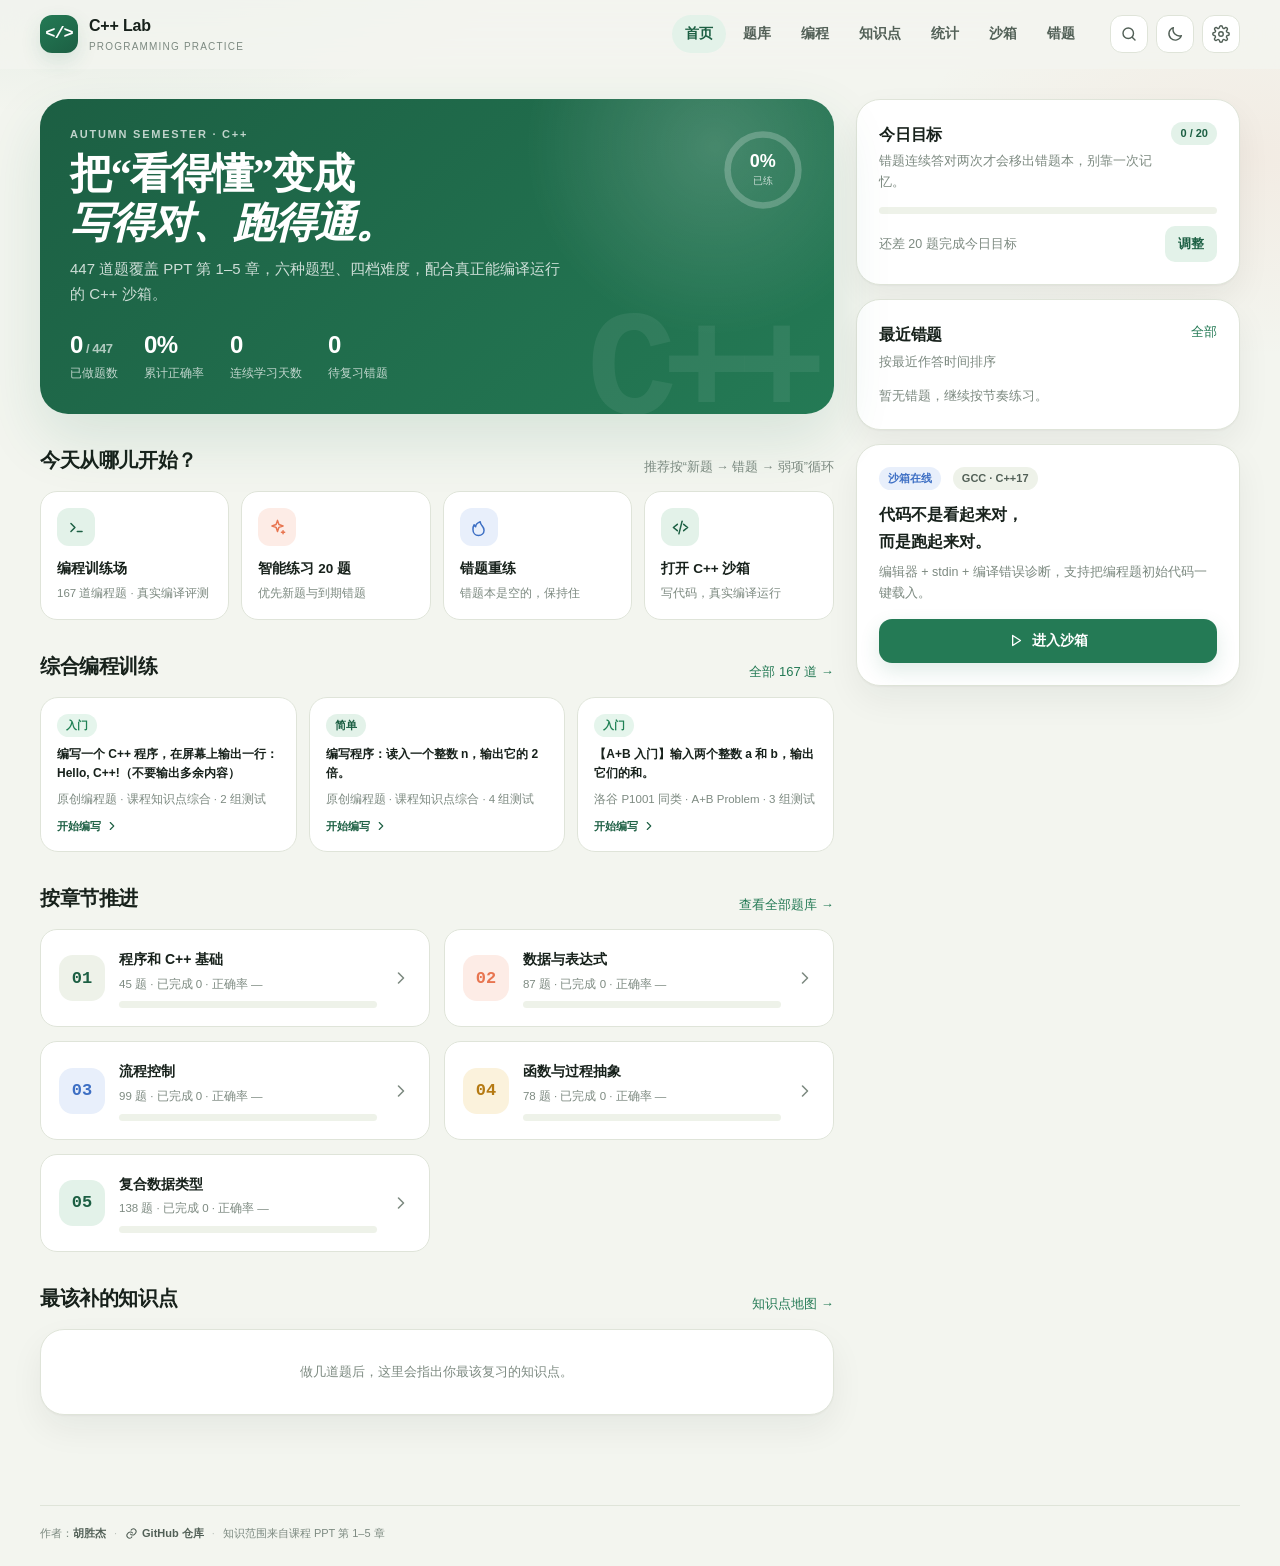
==== commit 9025c272: "feat: add 100 more programming problems with full difficulty coverage" ====
--- a/index.html
+++ b/index.html
@@ -4,7 +4,7 @@
   <meta charset="UTF-8">
   <meta name="viewport" content="width=device-width, initial-scale=1, viewport-fit=cover">
   <meta name="theme-color" content="#247a55">
-  <meta name="description" content="C++ Lab · 程序设计在线练习场：347 道题覆盖课程 PPT 第 1–5 章，支持单选、多选、判断、填空、代码阅读、编程题和真实 C++ 编译沙箱。">
+  <meta name="description" content="C++ Lab · 程序设计在线练习场：447 道题覆盖课程 PPT 第 1–5 章，支持单选、多选、判断、填空、代码阅读、编程题和真实 C++ 编译沙箱。">
   <meta name="author" content="胡胜杰">
   <meta name="apple-mobile-web-app-capable" content="yes">
   <meta name="apple-mobile-web-app-status-bar-style" content="default">
--- a/assets/css/style.css
+++ b/assets/css/style.css
@@ -400,3 +400,11 @@
   .footer-dot { display: none; }
   .site-footer-inner { gap: 6px 10px; flex-direction: column; align-items: flex-start; }
 }
+/* 判题成功/失败反馈更醒目 */
+.toast.ok { background: var(--ok); color: #fff; box-shadow: 0 10px 32px color-mix(in srgb, var(--ok) 38%, transparent); }
+.toast.bad { background: var(--bad); color: #fff; box-shadow: 0 10px 32px color-mix(in srgb, var(--bad) 30%, transparent); }
+.feedback.ok { box-shadow: 0 0 0 3px color-mix(in srgb, var(--ok) 16%, transparent), var(--shadow); animation: successPop .5s var(--ease); }
+.feedback.ok .feedback-head { font-size: 14.5px; letter-spacing: .01em; }
+.feedback.ok .feedback-head svg { width: 21px; height: 21px; stroke-width: 2.4; }
+.feedback.ok .feedback-head::after { content: "继续保持"; margin-left: auto; font-size: 10.5px; font-weight: 600; opacity: .72; }
+@keyframes successPop { 0% { transform: scale(.985); } 55% { transform: scale(1.006); } 100% { transform: scale(1); } }
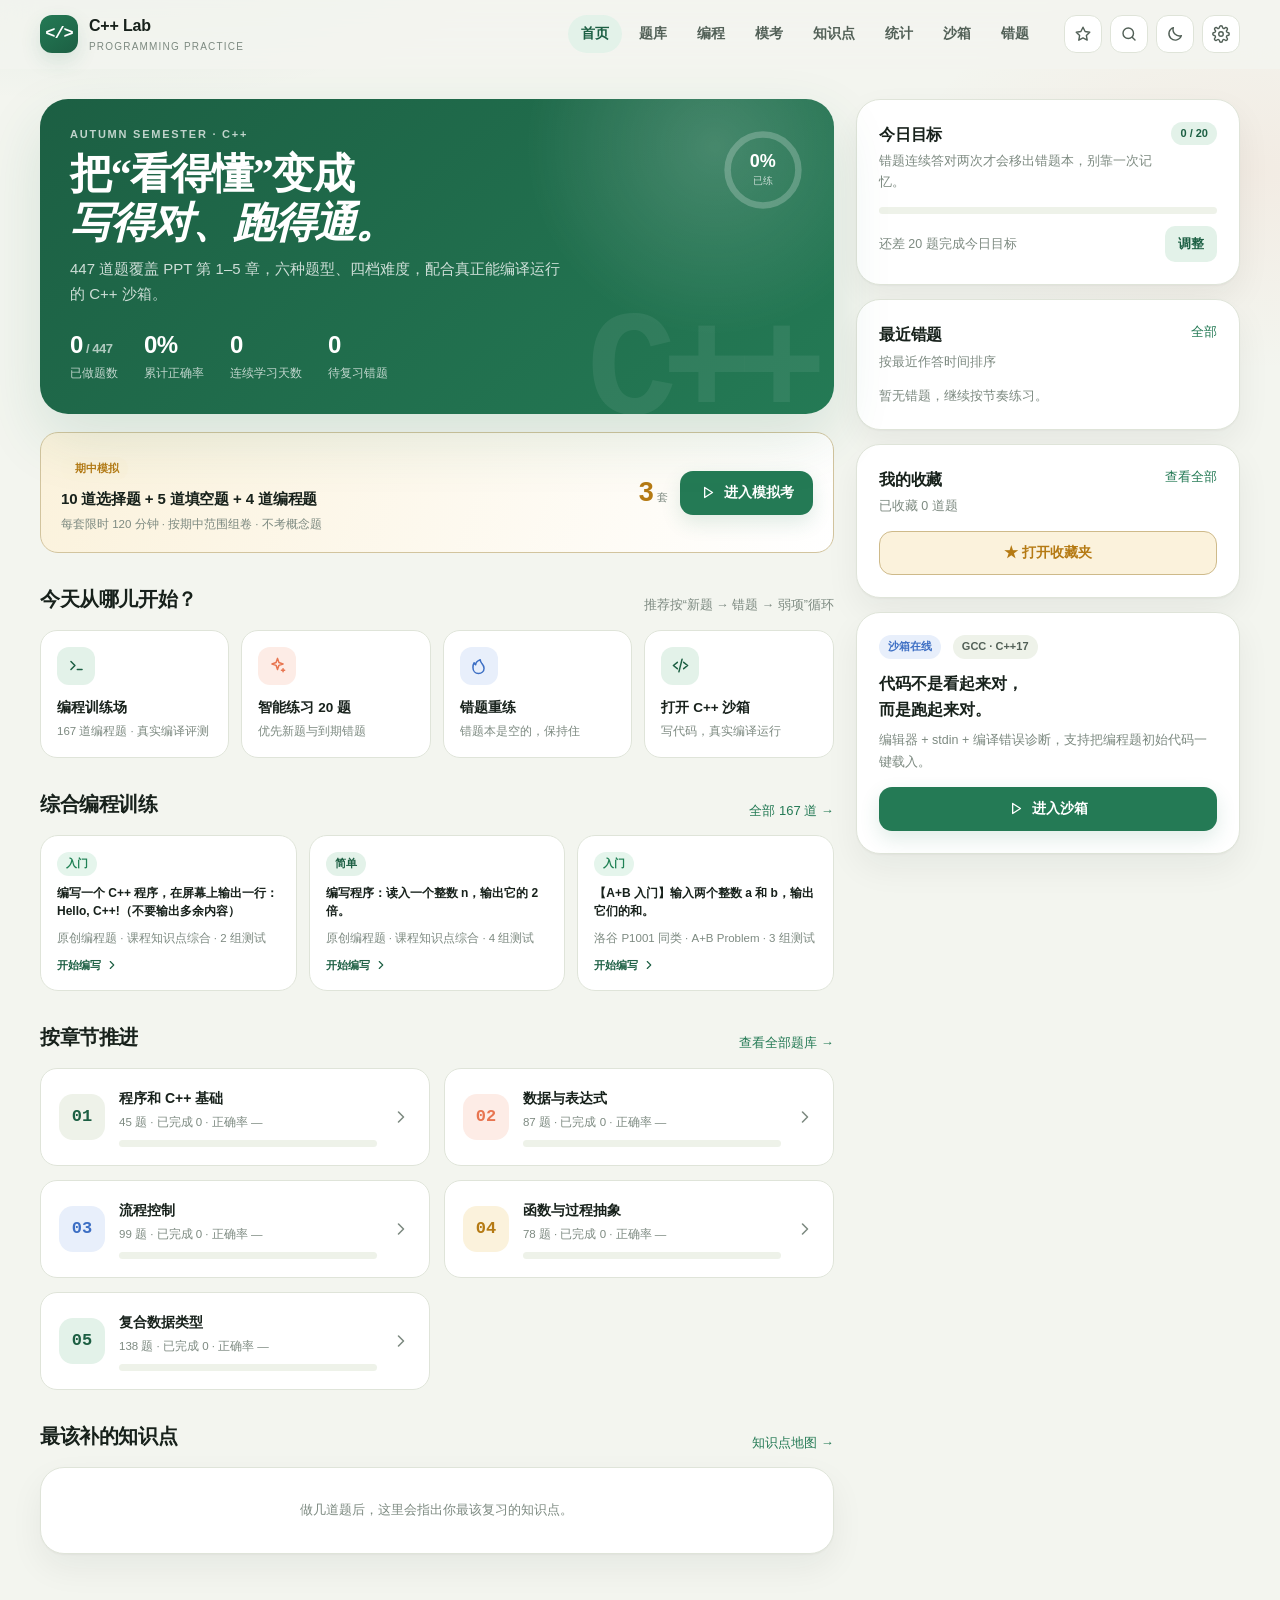
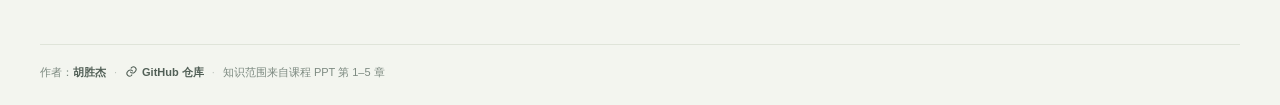
==== commit 22966b3c: "feat: add timed midterm mock exams, multi-select filters, manual skip, and favorite shortcuts" ====
--- a/index.html
+++ b/index.html
@@ -20,6 +20,7 @@
   <noscript><div class="shell" style="padding:40px 0"><h1>C++ Lab 需要启用 JavaScript</h1><p>本站使用浏览器端脚本组织题库、判分与本地记录，请启用 JavaScript 后刷新。</p></div></noscript>
   <script src="data/knowledge.js"></script>
   <script src="data/downloads.js"></script>
+  <script src="data/exams.js"></script>
   <script src="assets/js/utils.js"></script>
   <script src="assets/js/sandbox.js"></script>
   <script src="assets/js/app.js"></script>
--- a/assets/css/style.css
+++ b/assets/css/style.css
@@ -408,3 +408,68 @@
 .feedback.ok .feedback-head svg { width: 21px; height: 21px; stroke-width: 2.4; }
 .feedback.ok .feedback-head::after { content: "继续保持"; margin-left: auto; font-size: 10.5px; font-weight: 600; opacity: .72; }
 @keyframes successPop { 0% { transform: scale(.985); } 55% { transform: scale(1.006); } 100% { transform: scale(1); } }
+/* 移动端保留设置入口（顶部齿轮） */
+@media (max-width: 820px) {
+  .nav-actions .icon-btn[data-nav="settings"] { display: grid; }
+  .nav-actions { gap: 6px; }
+}
+@media (max-width: 420px) {
+  .brand-sub { display: none; }
+  .brand-name { font-size: 15px; }
+  .nav-actions .icon-btn { width: 35px; height: 35px; }
+}
+/* 参考解换行与复制 */
+.code-copy { margin-left: auto; display: inline-flex; align-items: center; gap: 4px; padding: 4px 8px; border: 1px solid rgba(255,255,255,.16); border-radius: 7px; background: rgba(255,255,255,.06); color: rgba(255,255,255,.72); font-size: 10px; font-weight: 600; transition: all .15s; }
+.code-copy:hover { color: #fff; background: rgba(255,255,255,.12); border-color: rgba(255,255,255,.28); }
+.code-copy svg { width: 12px; height: 12px; }
+.code-block pre code { white-space: pre; }
+/* 多选筛选 */
+.multi-filter-bar { display:grid; grid-template-columns:repeat(5,minmax(0,1fr)); gap:9px; }
+.filter-trigger { display:flex; flex-direction:column; align-items:flex-start; gap:3px; padding:10px 12px; border:1px solid var(--border); border-radius:11px; background:var(--surface-2); text-align:left; transition:all .15s; position:relative; }
+.filter-trigger:hover { border-color:var(--accent); background:var(--accent-soft); }
+.filter-trigger span { color:var(--ink-3); font-size:10px; font-weight:700; letter-spacing:.08em; }
+.filter-trigger b { font-size:11.5px; color:var(--ink-2); font-weight:650; padding-right:12px; }
+.filter-trigger i { position:absolute; right:10px; bottom:10px; font-style:normal; color:var(--ink-3); font-size:10px; }
+.filter-modal-actions { display:flex; gap:7px; flex-wrap:wrap; margin-bottom:12px; }
+.filter-options { display:grid; grid-template-columns:repeat(2,minmax(0,1fr)); gap:4px; max-height:46vh; overflow:auto; padding:3px; }
+.filter-option { display:flex; align-items:flex-start; gap:8px; padding:8px 10px; border:1px solid transparent; border-radius:9px; font-size:12.5px; color:var(--ink-2); cursor:pointer; }
+.filter-option:hover { background:var(--surface-2); border-color:var(--border); }
+.filter-option input { accent-color:var(--accent); width:15px; height:15px; margin-top:2px; flex:0 0 auto; }
+@media (max-width:820px){ .multi-filter-bar { grid-template-columns:repeat(2,minmax(0,1fr)); } .multi-filter-bar .filter-trigger:last-child { grid-column:1/-1; } }
+@media (max-width:520px){ .multi-filter-bar { grid-template-columns:repeat(2,minmax(0,1fr)); gap:7px; } .filter-options { grid-template-columns:1fr; } }
+/* 期中模拟考 */
+.exam-banner { display:flex; align-items:center; justify-content:space-between; gap:18px; flex-wrap:wrap; margin-top:18px; padding:18px 20px; border:1px solid color-mix(in srgb,var(--gold) 30%,var(--border)); border-radius:18px; background:linear-gradient(110deg,var(--gold-soft),var(--surface)); }
+.exam-banner h3 { font-size:15px; margin-top:7px; letter-spacing:-.01em; }
+.exam-banner p { color:var(--ink-3); font-size:11.5px; margin-top:3px; }
+.exam-num { font-size:27px; font-weight:780; color:var(--gold); line-height:1; }
+.exam-num small { font-size:11px; font-weight:500; color:var(--ink-3); }
+.exam-info { display:flex; flex-direction:column; gap:16px; padding:30px; background:linear-gradient(135deg,var(--surface),var(--gold-soft)); }
+.exam-info .display { max-width:760px; }
+.exam-info-mark { width:48px; height:48px; border-radius:15px; background:var(--gold-soft); color:var(--gold); display:grid; place-items:center; }
+.exam-info-mark svg { width:24px; height:24px; }
+.exam-facts { display:flex; gap:8px; flex-wrap:wrap; }
+.exam-grid { display:grid; grid-template-columns:repeat(3,minmax(0,1fr)); gap:14px; }
+.exam-card h3 { font-size:17px; margin-top:14px; letter-spacing:-.02em; }
+.exam-card > p { color:var(--ink-3); font-size:12px; line-height:1.65; margin-top:6px; min-height:40px; }
+.exam-paper-meta { display:flex; gap:7px; flex-wrap:wrap; margin-top:18px; padding-top:13px; border-top:1px solid var(--border); }
+.exam-paper-meta span { padding:5px 8px; border-radius:8px; background:var(--surface-2); color:var(--ink-3); font-size:10.5px; }
+.exam-paper-meta b { color:var(--ink); }
+.exam-card-foot { display:flex; align-items:center; justify-content:space-between; gap:10px; margin-top:15px; }
+.exam-rules { margin-top:18px; }
+.exam-rules ul { margin-top:9px; padding-left:19px; color:var(--ink-2); font-size:12px; line-height:1.85; }
+.exam-clock { font:700 13px/1 var(--mono); color:var(--ink); background:var(--gold-soft); border:1px solid color-mix(in srgb,var(--gold) 35%,var(--border)); padding:9px 11px; border-radius:10px; letter-spacing:.03em; white-space:nowrap; }
+.exam-clock.low { color:var(--bad); background:var(--bad-soft); border-color:var(--bad); }
+.exam-saved { display:flex; align-items:center; gap:7px; margin-top:16px; padding:10px 13px; border-radius:11px; background:var(--ok-soft); color:var(--ok); font-size:12px; font-weight:650; }
+.exam-saved svg { width:16px; height:16px; }
+.map-btn.saved { background:var(--accent-soft); color:var(--accent-2); }
+.exam-result-grid { display:grid; grid-template-columns:repeat(3,1fr); gap:8px; }
+.exam-result-grid > div { text-align:center; padding:12px 6px; border-radius:11px; background:var(--surface-2); }
+.exam-result-grid b { display:block; font-size:19px; color:var(--accent-2); }
+.exam-result-grid span { display:block; color:var(--ink-3); font-size:10.5px; margin-top:3px; }
+.btn-fav { border-color:color-mix(in srgb,var(--gold) 40%,var(--border)); color:var(--gold); background:var(--gold-soft); }
+.btn-fav:hover { border-color:var(--gold); background:color-mix(in srgb,var(--gold-soft) 75%,var(--surface)); }
+.btn-fav.on { background:var(--gold); border-color:var(--gold); color:#fff; box-shadow:0 4px 14px color-mix(in srgb,var(--gold) 28%,transparent); }
+@media (max-width:820px) { .exam-grid { grid-template-columns:1fr; } .exam-info { padding:22px; } }
+@media (max-width:520px) { .exam-banner { align-items:flex-start; } .exam-banner .row { width:100%; justify-content:space-between; } .exam-clock { font-size:11px; padding:7px 8px; } .exam-actions .btn { flex:1; } }
+.exam-active { margin-top:14px; border-color:color-mix(in srgb,var(--gold) 35%,var(--border)); background:var(--gold-soft); }
+.exam-active h3 { font-size:16px; }
